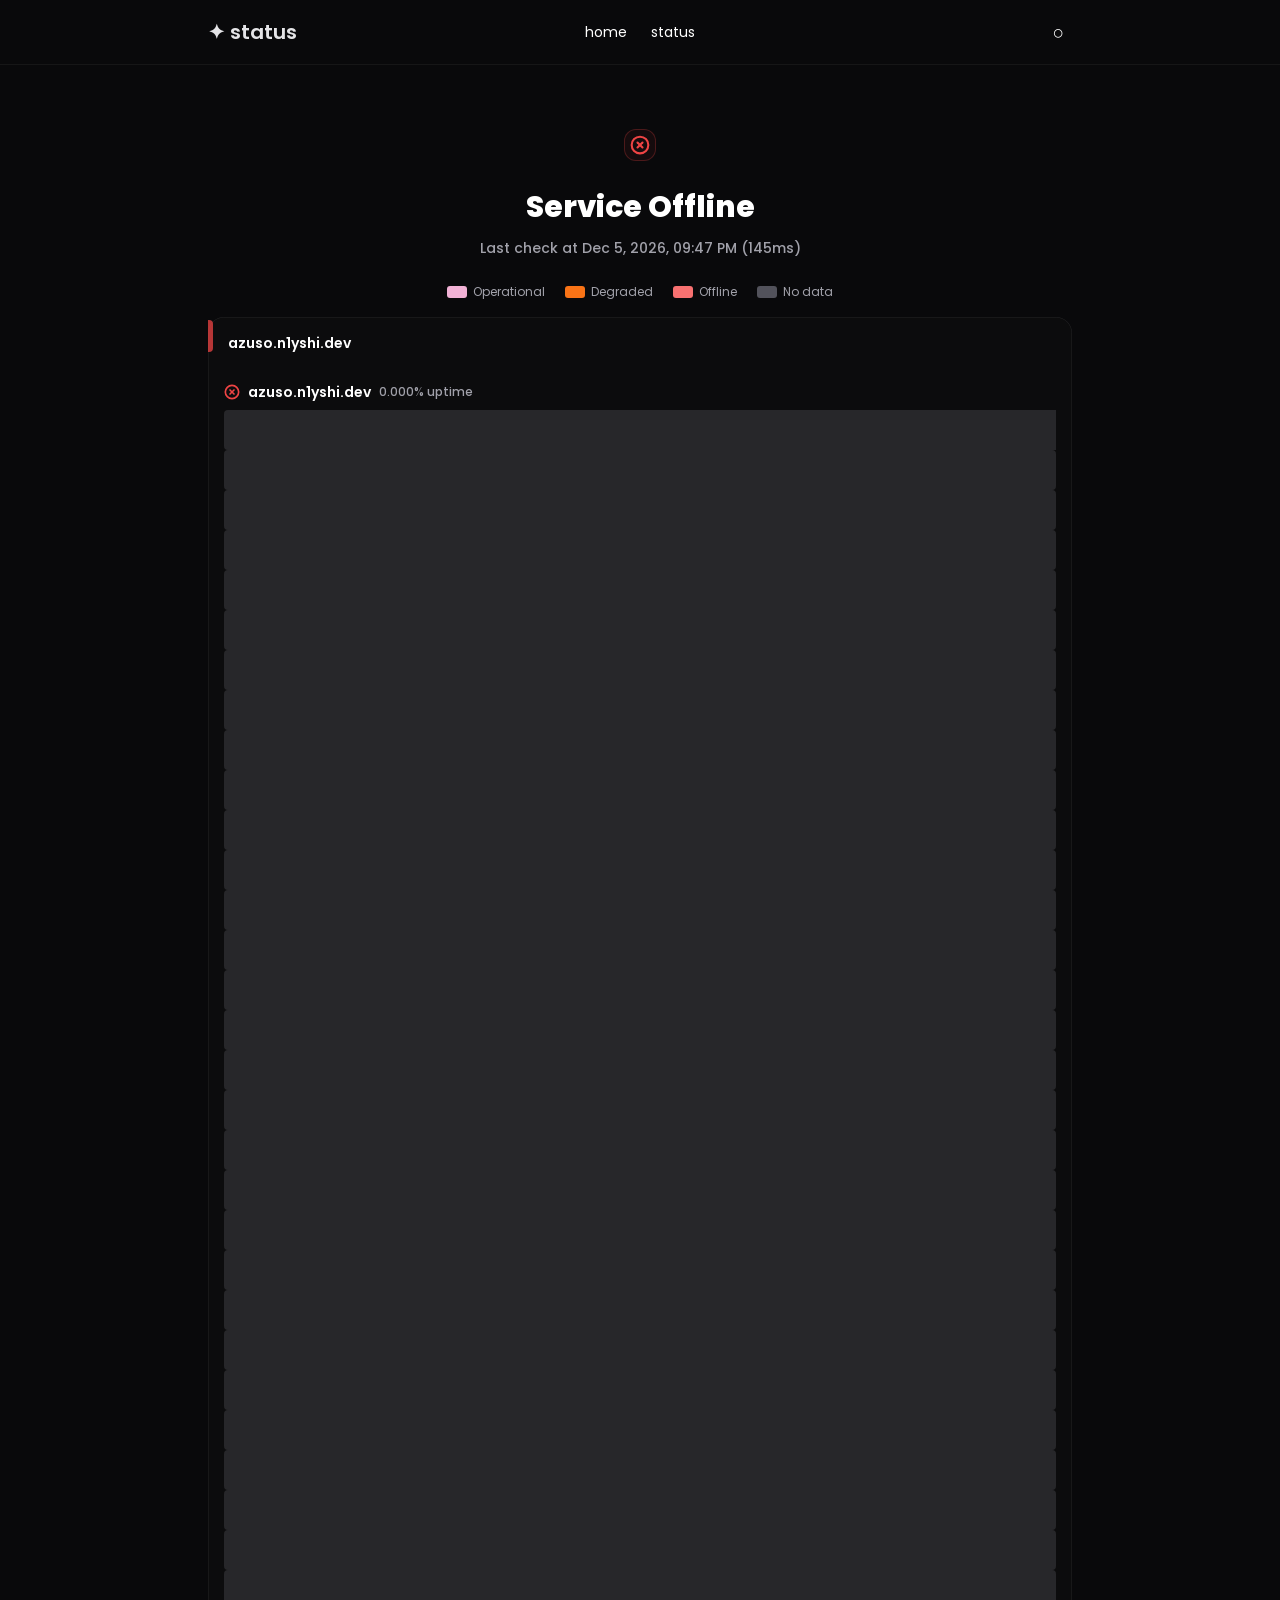
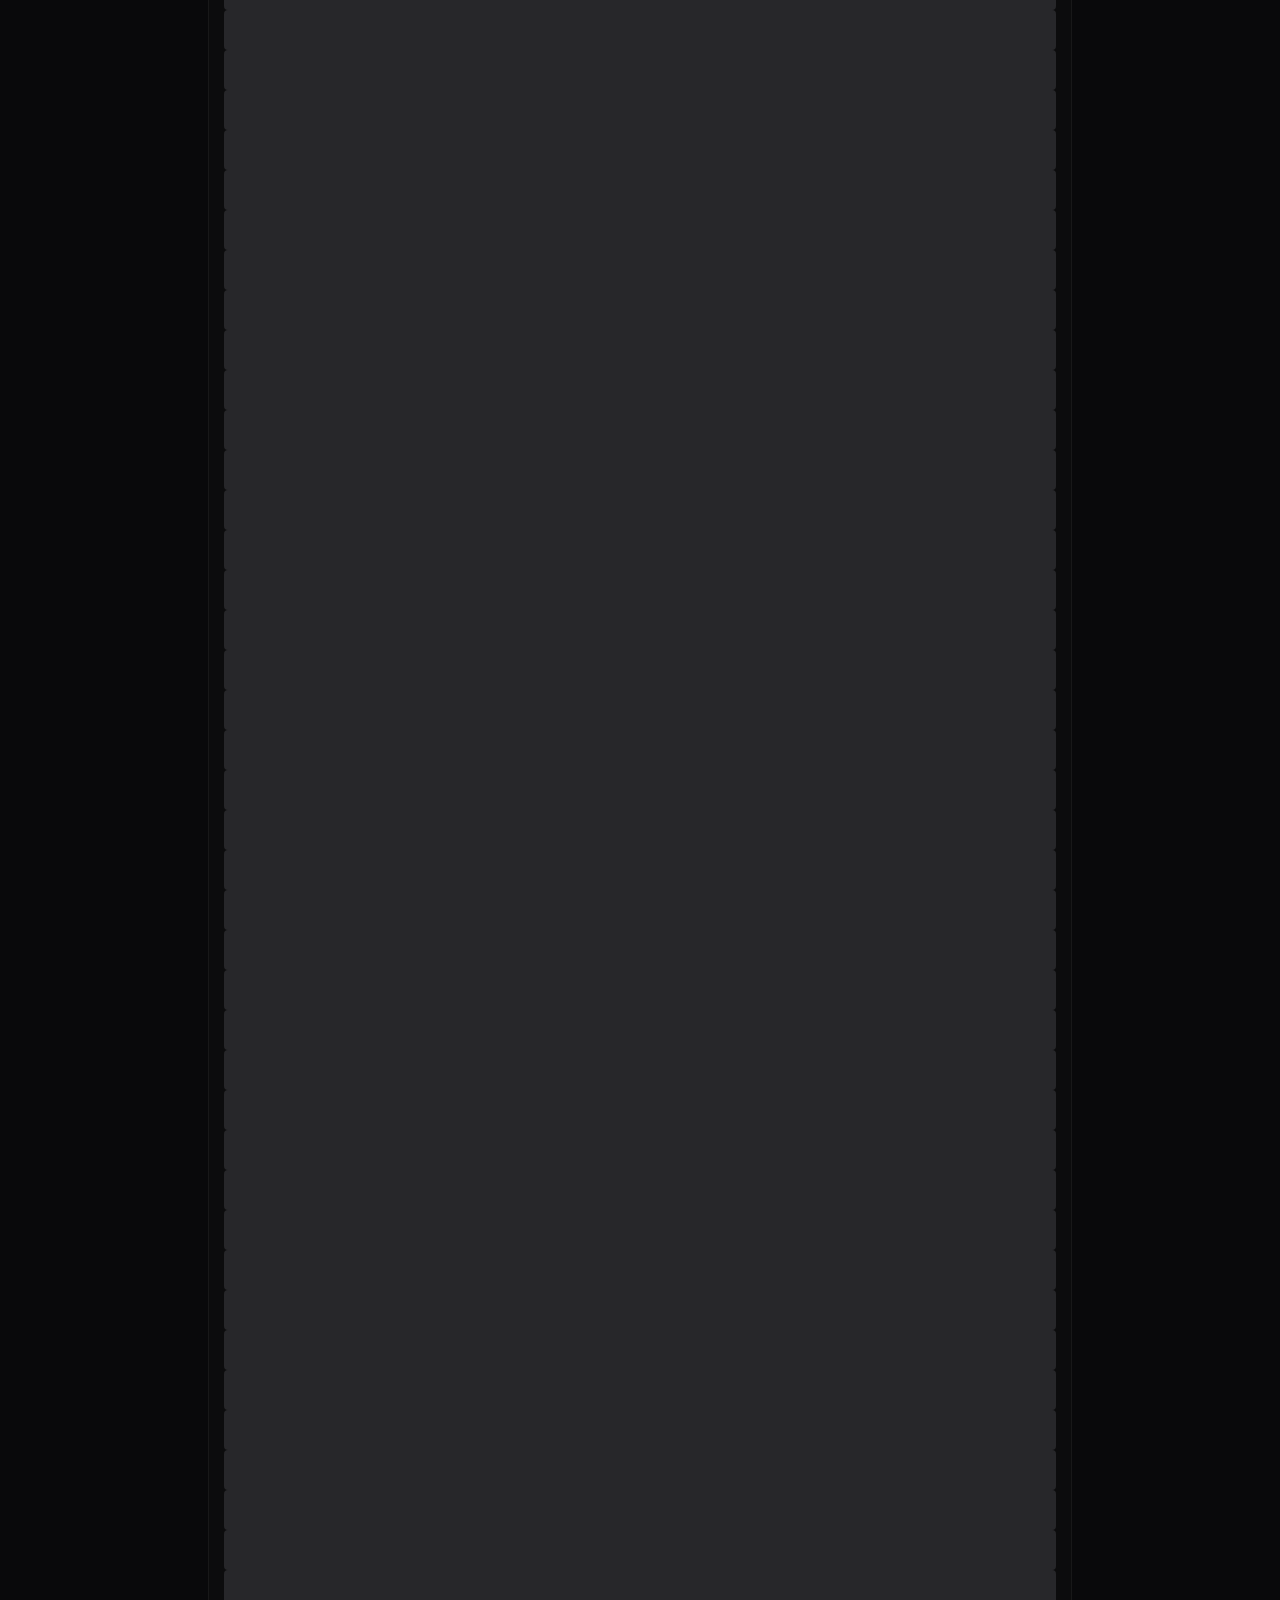
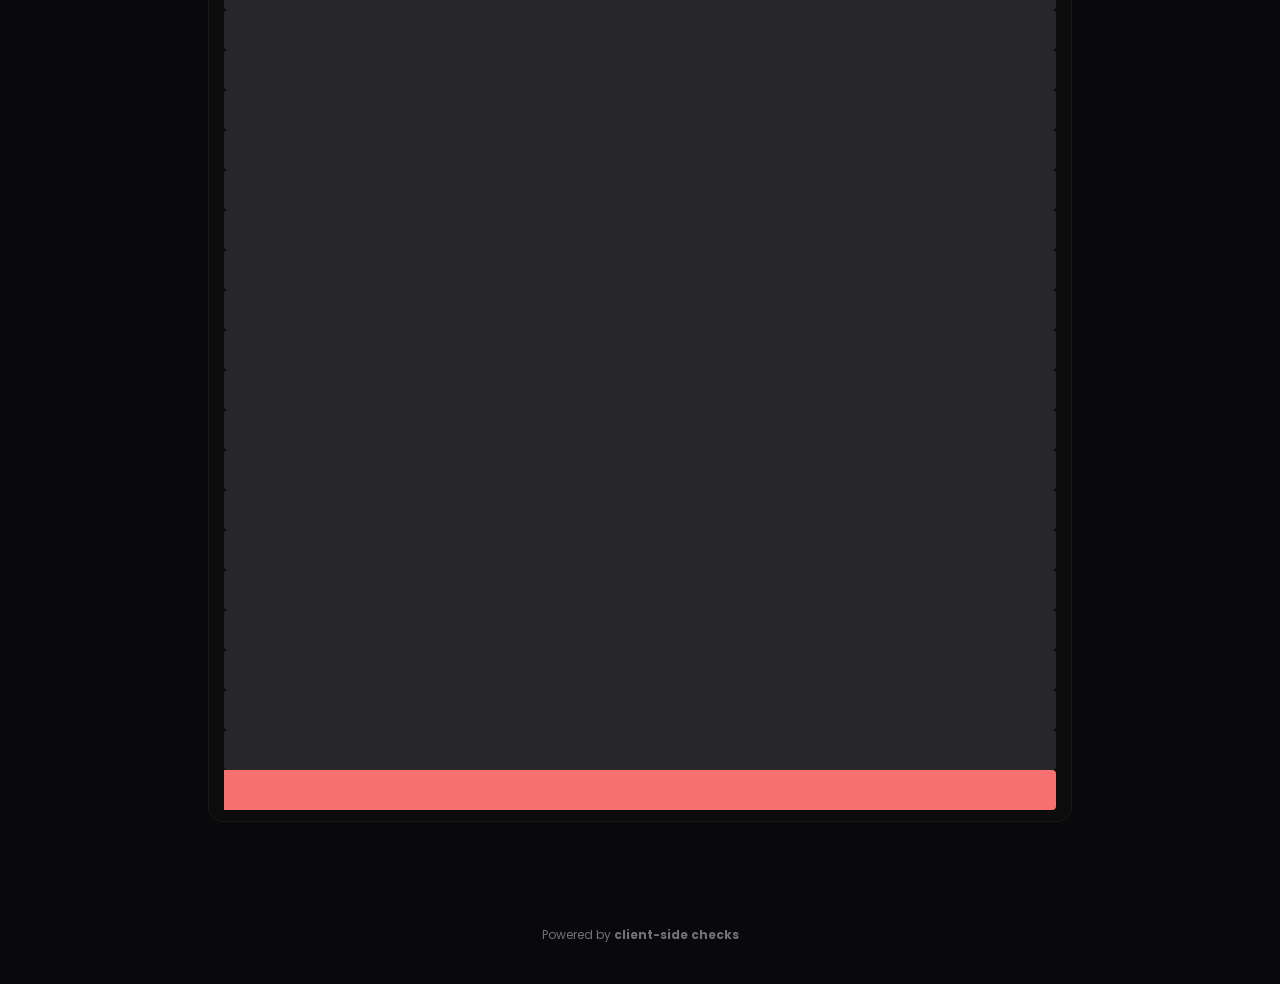
==== status/index.html @ 8a08b5d2 "change green to sakura pink (#F2B2D6) across main site and status page" ====
<!DOCTYPE html>
<html lang="en">
<head>
  <meta charset="utf-8">
  <meta name="viewport" content="width=device-width, initial-scale=1">
  <title>Status — azuso.n1yshi.dev</title>
  <link rel="preconnect" href="https://fonts.googleapis.com">
  <link rel="preconnect" href="https://fonts.gstatic.com" crossorigin>
  <link href="https://fonts.googleapis.com/css2?family=Poppins:wght@400;500;600;700;800;900&display=swap" rel="stylesheet">
  <link rel="stylesheet" href="style.css">
  <link rel="icon" href="data:image/svg+xml,<svg xmlns='http://www.w3.org/2000/svg' viewBox='0 0 100 100'><text y='.9em' font-size='90'>✦</text></svg>">
</head>
<body class="dark">
  <div class="min-h-screen theme-eclipse dark">

    <!-- HEADER -->
    <header class="header-layout">
      <div class="header-inner">
        <div class="header-left">
          <span class="header-title">✦ status</span>
        </div>
        <div class="header-center">
          <a class="nav-link" href="/">home</a>
          <a class="nav-link" href="/status/">status</a>
        </div>
        <div class="header-right">
          <span class="theme-toggle" id="theme-toggle">○</span>
        </div>
      </div>
    </header>

    <!-- MAIN -->
    <main class="max-w-4xl mx-auto my-16 px-4 sm-px-0">
      <div class="flex-col">

        <!-- LOADING -->
        <div id="loading-state">
          <div class="status-section">
            <div class="skeleton skeleton-icon"></div>
            <div class="skeleton skeleton-title"></div>
            <div class="skeleton skeleton-subtitle"></div>
          </div>
          <div class="categories-list" style="margin-top:64px">
            <div class="skeleton skeleton-card"></div>
          </div>
        </div>

        <!-- STATUS -->
        <div id="status-section" class="status-section" style="display:none">
          <div class="status-icon-box" id="status-icon-box">
            <svg viewBox="0 0 24 24" fill="none" stroke="currentColor" stroke-width="2" stroke-linecap="round" stroke-linejoin="round">
              <polyline points="20 6 9 17 4 12"></polyline>
            </svg>
          </div>
          <h1 class="status-title" id="status-title">All Systems Operational</h1>
          <p class="status-subtitle" id="status-subtitle">Last check at —</p>
        </div>

        <!-- BARS LEGEND -->
        <div id="bars-legend" class="bars-legend" style="display:none">
          <span class="bars-legend-item">
            <span class="bars-legend-swatch swatch-pink"></span>Operational
          </span>
          <span class="bars-legend-item">
            <span class="bars-legend-swatch swatch-orange"></span>Degraded
          </span>
          <span class="bars-legend-item">
            <span class="bars-legend-swatch swatch-red"></span>Offline
          </span>
          <span class="bars-legend-item">
            <span class="bars-legend-swatch swatch-gray"></span>No data
          </span>
        </div>

        <!-- CATEGORY -->
        <div id="categories-container" class="categories-list" style="display:none">
          <div class="category-card">
            <div class="category-header" id="cat-header">
              <div class="category-name-wrap">
                <span class="category-name">azuso.n1yshi.dev</span>
              </div>
            </div>
            <div class="monitor-list">
              <div class="monitor-entry">
                <div class="monitor-top">
                  <div class="monitor-left">
                    <span class="monitor-icon-wrap" id="monitor-icon">
                      <svg viewBox="0 0 24 24" fill="none" stroke="currentColor" stroke-width="2.5" stroke-linecap="round" stroke-linejoin="round">
                        <polyline points="20 6 9 17 4 12"></polyline>
                      </svg>
                    </span>
                    <span class="monitor-name">azuso.n1yshi.dev</span>
                    <span class="monitor-sla" id="monitor-sla">100.000% uptime</span>
                  </div>
                </div>
                <div class="monitor-bars" id="incident-bars"></div>
              </div>
            </div>
          </div>
        </div>

      </div>
    </main>

    <!-- FOOTER -->
    <footer class="status-footer">
      <div class="footer-inner">
        <div class="footer-powered">Powered by <strong>client-side checks</strong></div>
      </div>
    </footer>

  </div>

  <script src="script.js"></script>
</body>
</html>
---- status/style.css ----
*,
*::before,
*::after {
  margin: 0;
  padding: 0;
  box-sizing: border-box;
}

:root {
  --font-sans: 'Poppins', 'Inter', 'Helvetica', 'Arial', sans-serif;
  --pink: #F2B2D6;
  --orange-400: #fb923c;
  --orange-500: #f97316;
  --red-400: #f87171;
  --red-500: #ef4444;
  --blue-400: #60a5fa;
  --blue-500: #3b82f6;
  --yellow-400: #facc15;
  --zinc-50: #fafafa;
  --zinc-100: #f4f4f5;
  --zinc-200: #e4e4e7;
  --zinc-300: #d4d4d8;
  --zinc-400: #a1a1aa;
  --zinc-500: #71717a;
  --zinc-600: #52525b;
  --zinc-700: #3f3f46;
  --zinc-800: #27272a;
  --zinc-900: #18181b;
  --zinc-950: #09090b;
  --white: #ffffff;
}

body {
  font-family: var(--font-sans);
  min-height: 100vh;
  -webkit-font-smoothing: antialiased;
  -moz-osx-font-smoothing: grayscale;
}

.theme-eclipse {
  background-color: var(--white);
  color: var(--zinc-900);
}

.dark.theme-eclipse,
.theme-eclipse.dark,
body.dark .theme-eclipse {
  background-color: var(--zinc-950);
  color: var(--white);
}

.min-h-screen { min-height: 100vh; }
.min-w-full { min-width: 100%; }
.max-w-4xl { max-width: 896px; }
.mx-auto { margin-left: auto; margin-right: auto; }
.my-16 { margin-top: 64px; margin-bottom: 64px; }
.px-4 { padding-left: 16px; padding-right: 16px; }
.flex-col { display: flex; flex-direction: column; }

/* HEADER */
.header-layout {
  border-bottom: 1px solid rgba(24, 24, 27, 0.05);
}

.dark .header-layout {
  border-color: rgba(255, 255, 255, 0.05);
}

.header-inner {
  max-width: 896px;
  margin: 0 auto;
  height: 64px;
  display: grid;
  grid-template-columns: 1fr 1fr 1fr;
  align-items: center;
  padding: 0 16px;
}

.header-left { display: flex; align-items: center; justify-content: flex-start; }

.header-title {
  font-size: 1.25rem;
  font-weight: 600;
  color: var(--zinc-900);
}

.dark .header-title { color: var(--zinc-200); }

.header-center {
  display: flex;
  align-items: center;
  justify-content: center;
  gap: 8px;
}

.header-right {
  display: flex;
  align-items: center;
  justify-content: flex-end;
  gap: 16px;
}

.nav-link {
  display: inline-block;
  border-radius: 8px;
  padding: 4px 8px;
  font-size: 0.875rem;
  line-height: 1.25rem;
  color: var(--zinc-900);
  text-decoration: none;
  transition: background-color 0.15s;
}

.nav-link:hover {
  background-color: rgba(24, 24, 27, 0.05);
}

.dark .nav-link { color: var(--white); }
.dark .nav-link:hover { background-color: rgba(255, 255, 255, 0.05); }

.theme-toggle {
  cursor: pointer;
  font-size: 1.2rem;
  user-select: none;
  padding: 4px 8px;
  border-radius: 8px;
  transition: background-color 0.15s;
}

.theme-toggle:hover {
  background-color: rgba(24, 24, 27, 0.05);
}

.dark .theme-toggle:hover {
  background-color: rgba(255, 255, 255, 0.05);
}

/* STATUS SECTION */
.status-section {
  display: flex;
  flex-direction: column;
  align-items: center;
  text-align: center;
}

.status-section + .categories-list { margin-top: 64px; }

.status-icon-box {
  width: 2rem;
  height: 2rem;
  border-radius: 0.75rem;
  border: 1px solid rgba(24, 24, 27, 0.05);
  display: flex;
  align-items: center;
  justify-content: center;
  margin-bottom: 1.5rem;
  transition: background 0.3s, border-color 0.3s;
}

.dark .status-icon-box { border-color: rgba(255, 255, 255, 0.05); }

.status-icon-box.operational {
  background: rgba(242, 178, 214, 0.15);
  border-color: rgba(242, 178, 214, 0.35);
}

.status-icon-box.degraded {
  background: rgba(249, 115, 22, 0.05);
  border-color: rgba(249, 115, 22, 0.25);
}

.status-icon-box.outage {
  background: rgba(239, 68, 68, 0.05);
  border-color: rgba(239, 68, 68, 0.25);
}

.status-icon-box svg { width: 1.25rem; height: 1.25rem; }
.status-icon-box.operational svg { color: var(--pink); }
.status-icon-box.degraded svg { color: var(--orange-500); }
.status-icon-box.outage svg { color: var(--red-500); }

.status-title {
  font-size: 1.875rem;
  font-weight: 800;
  color: var(--zinc-900);
  margin-bottom: 0.5rem;
}

.dark .status-title { color: var(--white); }

.status-subtitle {
  font-size: 0.875rem;
  font-weight: 500;
  color: var(--zinc-600);
  margin-bottom: 1.5rem;
}

.dark .status-subtitle { color: var(--zinc-400); }

/* BARS LEGEND */
.bars-legend {
  display: flex;
  align-items: center;
  justify-content: center;
  gap: 20px;
  margin-bottom: 16px;
  font-size: 0.75rem;
  color: var(--zinc-500);
}

.dark .bars-legend { color: var(--zinc-400); }

.bars-legend-item {
  display: flex;
  align-items: center;
  gap: 6px;
}

.bars-legend-swatch {
  width: 20px;
  height: 12px;
  border-radius: 3px;
  flex-shrink: 0;
}

.swatch-pink { background: var(--pink); }
.swatch-orange { background: var(--orange-500); }
.swatch-red { background: var(--red-400); }
.swatch-gray { background: var(--zinc-300); }
.dark .swatch-gray { background: var(--zinc-600); }

/* CATEGORIES LIST */
.categories-list {
  display: flex;
  flex-direction: column;
  gap: 24px;
}

/* CATEGORY CARD */
.category-card {
  position: relative;
  border-radius: 16px;
  background-color: var(--zinc-50);
  box-shadow: inset 0 0 0 0.5px rgba(24, 24, 27, 0.1);
  transition: box-shadow 0.15s;
}

.category-card:hover {
  box-shadow: inset 0 0 0 1px rgba(24, 24, 27, 0.12);
}

.dark .category-card {
  background-color: rgba(63, 63, 70, 0.05);
  box-shadow: inset 0 0 0 0.5px rgba(255, 255, 255, 0.1);
}

.dark .category-card:hover {
  box-shadow: inset 0 0 0 1px rgba(255, 255, 255, 0.12);
}

.category-header {
  position: relative;
  display: flex;
  align-items: center;
  justify-content: space-between;
  padding: 16px 16px 0;
}

.category-header::before {
  content: '';
  position: absolute;
  left: 0;
  top: 50%;
  transform: translateY(-50%);
  width: 5px;
  height: 32px;
  border-radius: 0 4px 4px 0;
  transition: background 0.3s;
}

.category-header.operational::before { background: rgba(242, 178, 214, 0.65); }
.category-header.degraded::before { background: rgba(249, 115, 22, 0.75); }
.category-header.outage::before { background: rgba(239, 68, 68, 0.75); }

.category-name-wrap {
  display: flex;
  align-items: center;
  gap: 8px;
  margin-left: 4px;
}

.category-name {
  font-size: 0.875rem;
  font-weight: 600;
  color: var(--zinc-900);
}

.dark .category-name { color: var(--white); }

/* MONITOR LIST */
.monitor-list { padding: 16px 16px 0; }

.monitor-entry { padding: 12px 0; }

.monitor-top {
  display: flex;
  align-items: center;
  justify-content: space-between;
  margin-bottom: 8px;
}

.monitor-left {
  display: flex;
  align-items: center;
  gap: 8px;
  flex-wrap: wrap;
  min-width: 0;
}

.monitor-bars { width: 100%; }

.monitor-icon-wrap {
  display: flex;
  align-items: center;
  justify-content: center;
  width: 16px;
  height: 16px;
  flex-shrink: 0;
}

.monitor-icon-wrap svg { width: 16px; height: 16px; }
.monitor-icon-wrap.operational { color: var(--pink); }
.monitor-icon-wrap.degraded { color: var(--orange-500); }
.monitor-icon-wrap.outage { color: var(--red-500); }

.monitor-name {
  font-size: 0.875rem;
  font-weight: 600;
  color: var(--zinc-900);
  line-height: 1.25rem;
}

.dark .monitor-name { color: var(--white); }

.monitor-sla {
  font-size: 0.75rem;
  font-weight: 500;
  color: var(--zinc-600);
  white-space: nowrap;
}

.dark .monitor-sla { color: var(--zinc-400); }

/* INCIDENT BARS */
.incident-bars {
  display: flex;
  gap: 2px;
  width: 100%;
}

.incident-bar {
  flex: 1;
  height: 40px;
  border-radius: 4px;
  transition: opacity 0.15s;
}

.incident-bar:hover { opacity: 0.75; }
.incident-bar:first-child { border-radius: 4px 0 0 4px; }
.incident-bar:last-child { border-radius: 0 4px 4px 0; }

.incident-bar.bg-pink { background: var(--pink); }
.incident-bar.bg-orange { background: var(--orange-500); }
.incident-bar.bg-red { background: var(--red-400); }
.incident-bar.bg-muted { background: var(--zinc-200); }
.dark .incident-bar.bg-muted { background: var(--zinc-800); }

/* FOOTER */
.status-footer {
  padding: 40px 0;
  display: flex;
  justify-content: center;
  align-items: center;
}

.footer-inner {
  max-width: 896px;
  margin: 0 auto;
  padding: 0 16px;
  display: flex;
  flex-direction: column;
  align-items: center;
  gap: 16px;
}

.footer-powered {
  font-size: 0.75rem;
  color: var(--zinc-500);
}

/* SKELETON */
.skeleton {
  background: var(--zinc-200);
  border-radius: 8px;
  animation: shimmer 1.5s ease-in-out infinite;
}

.dark .skeleton { background: var(--zinc-800); }

@keyframes shimmer {
  0%, 100% { opacity: 0.6; }
  50% { opacity: 1; }
}

.skeleton-icon {
  width: 2rem;
  height: 2rem;
  border-radius: 0.75rem;
  margin-bottom: 1.5rem;
}

.skeleton-title {
  width: 280px;
  height: 36px;
  border-radius: 8px;
  margin-bottom: 0.5rem;
}

.skeleton-subtitle {
  width: 200px;
  height: 20px;
  border-radius: 6px;
  margin-bottom: 1.5rem;
}

.skeleton-card {
  height: 200px;
  border-radius: 16px;
  background-color: var(--zinc-50);
  box-shadow: inset 0 0 0 0.5px rgba(24, 24, 27, 0.1);
}

.dark .skeleton-card {
  background-color: rgba(63, 63, 70, 0.05);
  box-shadow: inset 0 0 0 0.5px rgba(255, 255, 255, 0.1);
}

@media (max-width: 640px) {
  .header-inner {
    grid-template-columns: 1fr;
    height: auto;
    padding: 12px 16px;
    gap: 8px;
  }
  .header-left, .header-center, .header-right { justify-content: center; }
  .my-16 { margin-top: 32px; margin-bottom: 32px; }
  .status-title { font-size: 1.5rem; }
  .incident-bar { height: 24px; }
}
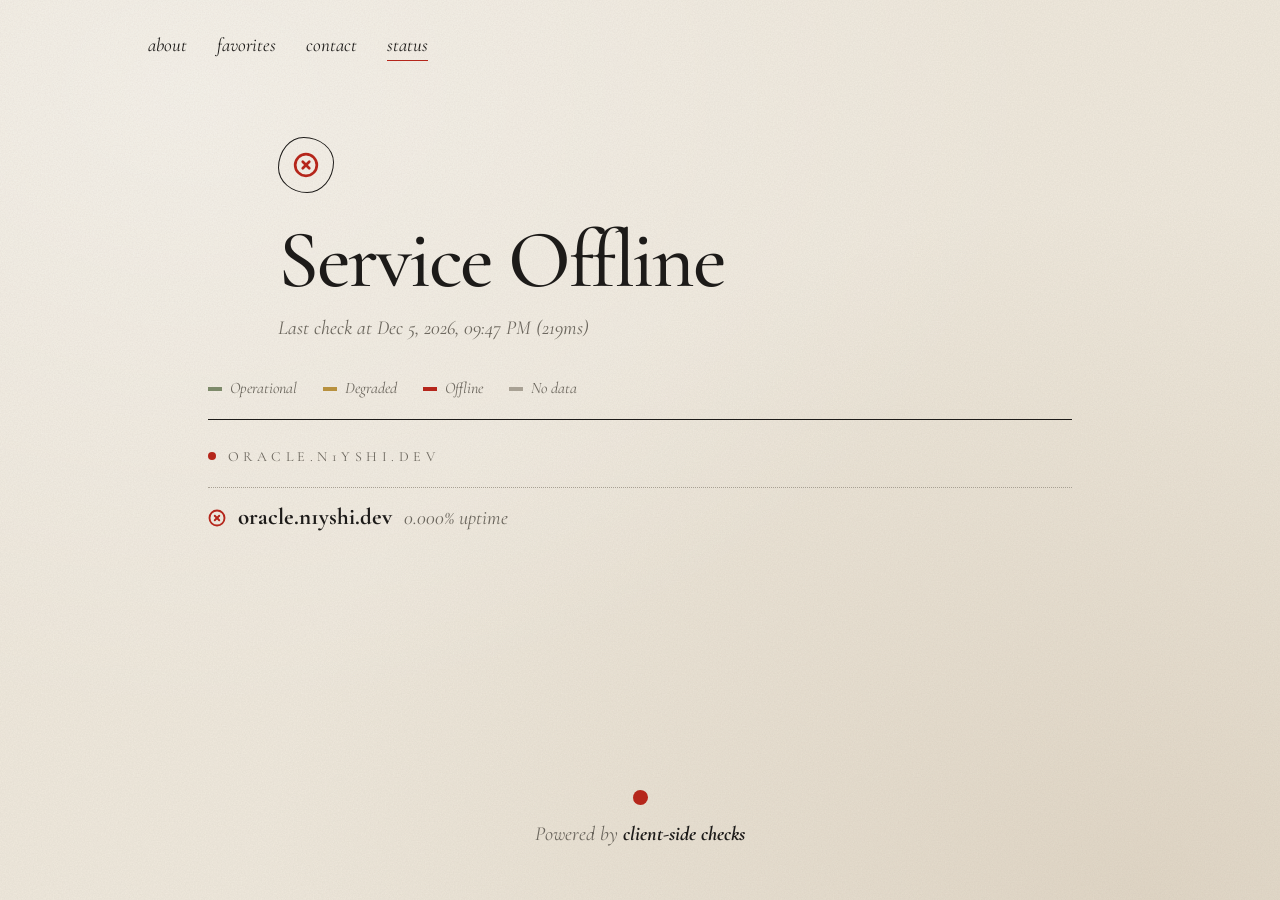
==== commit b39ac5dc: "New Site" ====
--- a/status/index.html
+++ b/status/index.html
@@ -3,49 +3,44 @@
 <head>
   <meta charset="utf-8">
   <meta name="viewport" content="width=device-width, initial-scale=1">
-  <title>Status — azuso.n1yshi.dev</title>
+  <title>Status &mdash; oracle.n1yshi.dev</title>
   <link rel="preconnect" href="https://fonts.googleapis.com">
   <link rel="preconnect" href="https://fonts.gstatic.com" crossorigin>
-  <link href="https://fonts.googleapis.com/css2?family=Poppins:wght@400;500;600;700;800;900&display=swap" rel="stylesheet">
+  <link href="https://fonts.googleapis.com/css2?family=Cormorant+Garamond:ital,wght@0,400;0,500;0,700;1,400&family=Shippori+Mincho:wght@500;700&display=swap" rel="stylesheet">
   <link rel="stylesheet" href="style.css">
-  <link rel="icon" href="data:image/svg+xml,<svg xmlns='http://www.w3.org/2000/svg' viewBox='0 0 100 100'><text y='.9em' font-size='90'>✦</text></svg>">
+  <link rel="icon" href="data:image/svg+xml,<svg xmlns='http://www.w3.org/2000/svg' viewBox='0 0 100 100'><text y='.9em' font-size='90'>&#9679;</text></svg>">
 </head>
 <body class="dark">
   <div class="min-h-screen theme-eclipse dark">
 
-    <!-- HEADER -->
     <header class="header-layout">
       <div class="header-inner">
-        <div class="header-left">
-          <span class="header-title">✦ status</span>
-        </div>
         <div class="header-center">
-          <a class="nav-link" href="/">home</a>
-          <a class="nav-link" href="/status/">status</a>
+          <a class="nav-link" href="/#about">about</a>
+          <a class="nav-link" href="/#favorites">favorites</a>
+          <a class="nav-link" href="/#contact">contact</a>
+          <a class="nav-link current" href="/status/">status</a>
         </div>
         <div class="header-right">
-          <span class="theme-toggle" id="theme-toggle">○</span>
+          <span class="theme-toggle" id="theme-toggle">&#9675;</span>
         </div>
       </div>
     </header>
 
-    <!-- MAIN -->
     <main class="max-w-4xl mx-auto my-16 px-4 sm-px-0">
       <div class="flex-col">
 
-        <!-- LOADING -->
         <div id="loading-state">
           <div class="status-section">
             <div class="skeleton skeleton-icon"></div>
             <div class="skeleton skeleton-title"></div>
             <div class="skeleton skeleton-subtitle"></div>
           </div>
-          <div class="categories-list" style="margin-top:64px">
+          <div class="categories-list" style="margin-top:48px">
             <div class="skeleton skeleton-card"></div>
           </div>
         </div>
 
-        <!-- STATUS -->
         <div id="status-section" class="status-section" style="display:none">
           <div class="status-icon-box" id="status-icon-box">
             <svg viewBox="0 0 24 24" fill="none" stroke="currentColor" stroke-width="2" stroke-linecap="round" stroke-linejoin="round">
@@ -53,10 +48,9 @@
             </svg>
           </div>
           <h1 class="status-title" id="status-title">All Systems Operational</h1>
-          <p class="status-subtitle" id="status-subtitle">Last check at —</p>
+          <p class="status-subtitle" id="status-subtitle">Last check at &mdash;</p>
         </div>
 
-        <!-- BARS LEGEND -->
         <div id="bars-legend" class="bars-legend" style="display:none">
           <span class="bars-legend-item">
             <span class="bars-legend-swatch swatch-pink"></span>Operational
@@ -72,12 +66,11 @@
           </span>
         </div>
 
-        <!-- CATEGORY -->
         <div id="categories-container" class="categories-list" style="display:none">
           <div class="category-card">
             <div class="category-header" id="cat-header">
               <div class="category-name-wrap">
-                <span class="category-name">azuso.n1yshi.dev</span>
+                <span class="category-name">oracle.n1yshi.dev</span>
               </div>
             </div>
             <div class="monitor-list">
@@ -89,7 +82,7 @@
                         <polyline points="20 6 9 17 4 12"></polyline>
                       </svg>
                     </span>
-                    <span class="monitor-name">azuso.n1yshi.dev</span>
+                    <span class="monitor-name">oracle.n1yshi.dev</span>
                     <span class="monitor-sla" id="monitor-sla">100.000% uptime</span>
                   </div>
                 </div>
@@ -102,7 +95,6 @@
       </div>
     </main>
 
-    <!-- FOOTER -->
     <footer class="status-footer">
       <div class="footer-inner">
         <div class="footer-powered">Powered by <strong>client-side checks</strong></div>
--- a/status/style.css
+++ b/status/style.css
@@ -1,459 +1,165 @@
+
 *,
 *::before,
-*::after {
-  margin: 0;
-  padding: 0;
-  box-sizing: border-box;
-}
+*::after { margin: 0; padding: 0; box-sizing: border-box; }
 
 :root {
-  --font-sans: 'Poppins', 'Inter', 'Helvetica', 'Arial', sans-serif;
-  --pink: #F2B2D6;
-  --orange-400: #fb923c;
-  --orange-500: #f97316;
-  --red-400: #f87171;
-  --red-500: #ef4444;
-  --blue-400: #60a5fa;
-  --blue-500: #3b82f6;
-  --yellow-400: #facc15;
-  --zinc-50: #fafafa;
-  --zinc-100: #f4f4f5;
-  --zinc-200: #e4e4e7;
-  --zinc-300: #d4d4d8;
-  --zinc-400: #a1a1aa;
-  --zinc-500: #71717a;
-  --zinc-600: #52525b;
-  --zinc-700: #3f3f46;
-  --zinc-800: #27272a;
-  --zinc-900: #18181b;
-  --zinc-950: #09090b;
-  --white: #ffffff;
+  --paper: #efe9dd;
+  --paper-2: #e6dfd0;
+  --ink: #1d1b19;
+  --ink-soft: #6b665d;
+  --ink-faint: #a8a194;
+  --red: #b5261b;
+  --green: #7d8a6a;
+  --amber: #b8913f;
+  --serif: "Cormorant Garamond", "Times New Roman", serif;
+  --jp: "Shippori Mincho", "Yu Mincho", serif;
 }
 
 body {
-  font-family: var(--font-sans);
+  font-family: var(--serif);
+  font-size: 20px;
+  line-height: 1.55;
   min-height: 100vh;
-  -webkit-font-smoothing: antialiased;
-  -moz-osx-font-smoothing: grayscale;
+  color: var(--ink);
+  background-color: var(--paper);
+  background-image:
+    url("data:image/svg+xml,%3Csvg xmlns='http://www.w3.org/2000/svg' width='260' height='260'%3E%3Cfilter id='n'%3E%3CfeTurbulence type='fractalNoise' baseFrequency='.75' numOctaves='3' stitchTiles='stitch'/%3E%3CfeColorMatrix values='0 0 0 0 .3  0 0 0 0 .25  0 0 0 0 .2  0 0 0 .12 0'/%3E%3C/filter%3E%3Crect width='100%25' height='100%25' filter='url(%23n)'/%3E%3C/svg%3E"),
+    radial-gradient(ellipse at 15% 10%, rgba(255, 255, 255, .4), transparent 55%),
+    radial-gradient(ellipse at 90% 100%, rgba(150, 120, 80, .16), transparent 55%);
 }
 
-.theme-eclipse {
-  background-color: var(--white);
-  color: var(--zinc-900);
+.min-h-screen { min-height: 100vh; display: flex; flex-direction: column; }
+.max-w-4xl { max-width: 896px; }
+.mx-auto { margin-left: auto; margin-right: auto; }
+.my-16 { margin-top: 48px; margin-bottom: 48px; }
+.px-4 { padding-left: 16px; padding-right: 16px; }
+.flex-col { display: flex; flex-direction: column; }
+main { flex: 1; width: 100%; }
+
+a { color: var(--ink); text-decoration: none; transition: color .25s; }
+a:hover { color: var(--red); }
+
+.header-inner {
+  max-width: 1040px;
+  margin: 0 auto;
+  display: flex;
+  align-items: baseline;
+  justify-content: flex-start;
+  gap: 16px;
+  padding: 30px 28px;
+}
+.header-title { font-weight: 700; font-size: 22px; letter-spacing: .06em; }
+.header-center { display: flex; gap: 30px; font-style: italic; font-size: 19px; }
+.nav-link { position: relative; }
+.nav-link::after {
+  content: "";
+  position: absolute;
+  left: 0; right: 0; bottom: -2px;
+  height: 1px;
+  background: var(--red);
+  scale: 0 1;
+  transform-origin: left;
+  transition: scale .45s cubic-bezier(.2, .7, .2, 1);
+}
+.nav-link:hover::after, .nav-link.current::after { scale: 1 1; }
+.header-right, .theme-toggle { display: none; }
+
+.status-section { display: flex; flex-direction: column; align-items: flex-start; text-align: left; padding-left: clamp(0px, 6vw, 70px); }
+.status-section + .categories-list { margin-top: 56px; }
+
+.status-icon-box {
+  width: 56px; height: 56px;
+  display: flex; align-items: center; justify-content: center;
+  margin-bottom: 26px;
+  border: 1px solid var(--ink);
+  border-radius: 46% 54% 48% 52% / 55% 45% 55% 45%;
+}
+.status-icon-box svg { width: 26px; height: 26px; }
+.status-icon-box.operational svg { color: var(--green); }
+.status-icon-box.degraded svg { color: var(--amber); }
+.status-icon-box.outage svg { color: var(--red); }
+
+.status-title { font-weight: 500; font-size: clamp(42px, 7vw, 82px); line-height: 1; letter-spacing: -.03em; margin-bottom: 12px; }
+.status-subtitle { font-style: italic; color: var(--ink-soft); margin-bottom: 32px; }
+
+.bars-legend { display: flex; flex-wrap: wrap; gap: 8px 26px; margin-bottom: 18px; font-size: 16px; font-style: italic; color: var(--ink-soft); }
+.bars-legend-item { display: flex; align-items: center; gap: 8px; }
+.bars-legend-swatch { width: 14px; height: 4px; }
+.swatch-pink { background: var(--green); }
+.swatch-orange { background: var(--amber); }
+.swatch-red { background: var(--red); }
+.swatch-gray { background: var(--ink-faint); }
+
+.categories-list { display: flex; flex-direction: column; gap: 28px; }
+.category-card { border-top: 1px solid var(--ink); padding: 20px 0 14px; }
+
+.category-header { display: flex; align-items: center; gap: 12px; }
+.category-header::before { content: ""; width: 8px; height: 8px; border-radius: 50%; }
+.category-header.operational::before { background: var(--green); }
+.category-header.degraded::before { background: var(--amber); }
+.category-header.outage::before { background: var(--red); }
+.category-name { font-size: 14px; letter-spacing: .32em; text-transform: uppercase; color: var(--ink-soft); }
+
+.monitor-list { padding: 16px 0 6px; }
+.monitor-entry { padding: 12px 0 14px; border-top: 1px dotted var(--ink-faint); }
+.monitor-top { display: flex; align-items: center; justify-content: space-between; margin-bottom: 14px; }
+.monitor-left { display: flex; align-items: center; gap: 12px; flex-wrap: wrap; min-width: 0; }
+.monitor-bars { width: 100%; }
+
+.monitor-icon-wrap { display: flex; width: 18px; height: 18px; flex-shrink: 0; }
+.monitor-icon-wrap svg { width: 18px; height: 18px; }
+.monitor-icon-wrap.operational { color: var(--green); }
+.monitor-icon-wrap.degraded { color: var(--amber); }
+.monitor-icon-wrap.outage { color: var(--red); }
+
+.monitor-name { font-weight: 700; font-size: 23px; }
+.monitor-sla { font-style: italic; color: var(--ink-soft); white-space: nowrap; }
+
+.incident-bars { display: flex; align-items: flex-end; gap: 3px; width: 100%; height: 42px; }
+.incident-bar { flex: 1; height: 100%; transition: opacity .3s, translate .3s; }
+.incident-bar:nth-child(3n)   { height: 92%; }
+.incident-bar:nth-child(5n+1) { height: 84%; }
+.incident-bar:nth-child(7n+2) { height: 96%; }
+.incident-bar:hover { opacity: .6; translate: 0 -3px; }
+.incident-bar.bg-pink { background: var(--green); }
+.incident-bar.bg-orange { background: var(--amber); }
+.incident-bar.bg-red { background: var(--red); }
+.incident-bar.bg-muted { background: var(--paper-2); box-shadow: inset 0 0 0 1px var(--ink-faint); }
+
+.status-footer { padding: 40px 0 50px; display: flex; justify-content: center; color: var(--ink-soft); }
+.footer-inner { text-align: center; }
+.footer-powered { font-style: italic; }
+.footer-powered strong { font-weight: 700; color: var(--ink); }
+.footer-powered::before {
+  content: "";
+  display: block;
+  width: 15px; height: 15px;
+  margin: 0 auto 14px;
+  border-radius: 48% 52% 50% 50% / 52% 48% 52% 48%;
+  background: var(--red);
 }
 
-.dark.theme-eclipse,
-.theme-eclipse.dark,
-body.dark .theme-eclipse {
-  background-color: var(--zinc-950);
-  color: var(--white);
-}
+.skeleton { background: var(--paper-2); animation: breathe 2.4s ease-in-out infinite; }
+@keyframes breathe { 50% { opacity: .5; } }
+.skeleton-icon { width: 56px; height: 56px; margin-bottom: 26px; border-radius: 50%; }
+.skeleton-title { width: 320px; max-width: 80%; height: 56px; margin-bottom: 10px; }
+.skeleton-subtitle { width: 200px; max-width: 70%; height: 20px; margin-bottom: 24px; }
+.skeleton-card { height: 200px; }
 
-.min-h-screen { min-height: 100vh; }
-.min-w-full { min-width: 100%; }
-.max-w-4xl { max-width: 896px; }
-.mx-auto { margin-left: auto; margin-right: auto; }
-.my-16 { margin-top: 64px; margin-bottom: 64px; }
-.px-4 { padding-left: 16px; padding-right: 16px; }
-.flex-col { display: flex; flex-direction: column; }
+.status-section, .bars-legend, .category-card { animation: settle 1.6s cubic-bezier(.2, .7, .2, 1) both; }
+.bars-legend { animation-delay: .25s; }
+.category-card { animation-delay: .4s; }
+@keyframes settle { from { opacity: 0; translate: 0 16px; } }
 
-/* HEADER */
-.header-layout {
-  border-bottom: 1px solid rgba(24, 24, 27, 0.05);
-}
-
-.dark .header-layout {
-  border-color: rgba(255, 255, 255, 0.05);
-}
-
-.header-inner {
-  max-width: 896px;
-  margin: 0 auto;
-  height: 64px;
-  display: grid;
-  grid-template-columns: 1fr 1fr 1fr;
-  align-items: center;
-  padding: 0 16px;
-}
-
-.header-left { display: flex; align-items: center; justify-content: flex-start; }
-
-.header-title {
-  font-size: 1.25rem;
-  font-weight: 600;
-  color: var(--zinc-900);
-}
-
-.dark .header-title { color: var(--zinc-200); }
-
-.header-center {
-  display: flex;
-  align-items: center;
-  justify-content: center;
-  gap: 8px;
-}
-
-.header-right {
-  display: flex;
-  align-items: center;
-  justify-content: flex-end;
-  gap: 16px;
-}
-
-.nav-link {
-  display: inline-block;
-  border-radius: 8px;
-  padding: 4px 8px;
-  font-size: 0.875rem;
-  line-height: 1.25rem;
-  color: var(--zinc-900);
-  text-decoration: none;
-  transition: background-color 0.15s;
-}
-
-.nav-link:hover {
-  background-color: rgba(24, 24, 27, 0.05);
-}
-
-.dark .nav-link { color: var(--white); }
-.dark .nav-link:hover { background-color: rgba(255, 255, 255, 0.05); }
-
-.theme-toggle {
-  cursor: pointer;
-  font-size: 1.2rem;
-  user-select: none;
-  padding: 4px 8px;
-  border-radius: 8px;
-  transition: background-color 0.15s;
-}
-
-.theme-toggle:hover {
-  background-color: rgba(24, 24, 27, 0.05);
-}
-
-.dark .theme-toggle:hover {
-  background-color: rgba(255, 255, 255, 0.05);
-}
-
-/* STATUS SECTION */
-.status-section {
-  display: flex;
-  flex-direction: column;
-  align-items: center;
-  text-align: center;
-}
-
-.status-section + .categories-list { margin-top: 64px; }
-
-.status-icon-box {
-  width: 2rem;
-  height: 2rem;
-  border-radius: 0.75rem;
-  border: 1px solid rgba(24, 24, 27, 0.05);
-  display: flex;
-  align-items: center;
-  justify-content: center;
-  margin-bottom: 1.5rem;
-  transition: background 0.3s, border-color 0.3s;
-}
-
-.dark .status-icon-box { border-color: rgba(255, 255, 255, 0.05); }
-
-.status-icon-box.operational {
-  background: rgba(242, 178, 214, 0.15);
-  border-color: rgba(242, 178, 214, 0.35);
-}
-
-.status-icon-box.degraded {
-  background: rgba(249, 115, 22, 0.05);
-  border-color: rgba(249, 115, 22, 0.25);
-}
-
-.status-icon-box.outage {
-  background: rgba(239, 68, 68, 0.05);
-  border-color: rgba(239, 68, 68, 0.25);
-}
-
-.status-icon-box svg { width: 1.25rem; height: 1.25rem; }
-.status-icon-box.operational svg { color: var(--pink); }
-.status-icon-box.degraded svg { color: var(--orange-500); }
-.status-icon-box.outage svg { color: var(--red-500); }
-
-.status-title {
-  font-size: 1.875rem;
-  font-weight: 800;
-  color: var(--zinc-900);
-  margin-bottom: 0.5rem;
-}
-
-.dark .status-title { color: var(--white); }
-
-.status-subtitle {
-  font-size: 0.875rem;
-  font-weight: 500;
-  color: var(--zinc-600);
-  margin-bottom: 1.5rem;
-}
-
-.dark .status-subtitle { color: var(--zinc-400); }
-
-/* BARS LEGEND */
-.bars-legend {
-  display: flex;
-  align-items: center;
-  justify-content: center;
-  gap: 20px;
-  margin-bottom: 16px;
-  font-size: 0.75rem;
-  color: var(--zinc-500);
-}
-
-.dark .bars-legend { color: var(--zinc-400); }
-
-.bars-legend-item {
-  display: flex;
-  align-items: center;
-  gap: 6px;
-}
-
-.bars-legend-swatch {
-  width: 20px;
-  height: 12px;
-  border-radius: 3px;
-  flex-shrink: 0;
-}
-
-.swatch-pink { background: var(--pink); }
-.swatch-orange { background: var(--orange-500); }
-.swatch-red { background: var(--red-400); }
-.swatch-gray { background: var(--zinc-300); }
-.dark .swatch-gray { background: var(--zinc-600); }
-
-/* CATEGORIES LIST */
-.categories-list {
-  display: flex;
-  flex-direction: column;
-  gap: 24px;
-}
-
-/* CATEGORY CARD */
-.category-card {
-  position: relative;
-  border-radius: 16px;
-  background-color: var(--zinc-50);
-  box-shadow: inset 0 0 0 0.5px rgba(24, 24, 27, 0.1);
-  transition: box-shadow 0.15s;
-}
-
-.category-card:hover {
-  box-shadow: inset 0 0 0 1px rgba(24, 24, 27, 0.12);
-}
-
-.dark .category-card {
-  background-color: rgba(63, 63, 70, 0.05);
-  box-shadow: inset 0 0 0 0.5px rgba(255, 255, 255, 0.1);
-}
-
-.dark .category-card:hover {
-  box-shadow: inset 0 0 0 1px rgba(255, 255, 255, 0.12);
-}
-
-.category-header {
-  position: relative;
-  display: flex;
-  align-items: center;
-  justify-content: space-between;
-  padding: 16px 16px 0;
-}
-
-.category-header::before {
-  content: '';
-  position: absolute;
-  left: 0;
-  top: 50%;
-  transform: translateY(-50%);
-  width: 5px;
-  height: 32px;
-  border-radius: 0 4px 4px 0;
-  transition: background 0.3s;
-}
-
-.category-header.operational::before { background: rgba(242, 178, 214, 0.65); }
-.category-header.degraded::before { background: rgba(249, 115, 22, 0.75); }
-.category-header.outage::before { background: rgba(239, 68, 68, 0.75); }
-
-.category-name-wrap {
-  display: flex;
-  align-items: center;
-  gap: 8px;
-  margin-left: 4px;
-}
-
-.category-name {
-  font-size: 0.875rem;
-  font-weight: 600;
-  color: var(--zinc-900);
-}
-
-.dark .category-name { color: var(--white); }
-
-/* MONITOR LIST */
-.monitor-list { padding: 16px 16px 0; }
-
-.monitor-entry { padding: 12px 0; }
-
-.monitor-top {
-  display: flex;
-  align-items: center;
-  justify-content: space-between;
-  margin-bottom: 8px;
-}
-
-.monitor-left {
-  display: flex;
-  align-items: center;
-  gap: 8px;
-  flex-wrap: wrap;
-  min-width: 0;
-}
-
-.monitor-bars { width: 100%; }
-
-.monitor-icon-wrap {
-  display: flex;
-  align-items: center;
-  justify-content: center;
-  width: 16px;
-  height: 16px;
-  flex-shrink: 0;
-}
-
-.monitor-icon-wrap svg { width: 16px; height: 16px; }
-.monitor-icon-wrap.operational { color: var(--pink); }
-.monitor-icon-wrap.degraded { color: var(--orange-500); }
-.monitor-icon-wrap.outage { color: var(--red-500); }
-
-.monitor-name {
-  font-size: 0.875rem;
-  font-weight: 600;
-  color: var(--zinc-900);
-  line-height: 1.25rem;
-}
-
-.dark .monitor-name { color: var(--white); }
-
-.monitor-sla {
-  font-size: 0.75rem;
-  font-weight: 500;
-  color: var(--zinc-600);
-  white-space: nowrap;
-}
-
-.dark .monitor-sla { color: var(--zinc-400); }
-
-/* INCIDENT BARS */
-.incident-bars {
-  display: flex;
-  gap: 2px;
-  width: 100%;
-}
-
-.incident-bar {
-  flex: 1;
-  height: 40px;
-  border-radius: 4px;
-  transition: opacity 0.15s;
-}
-
-.incident-bar:hover { opacity: 0.75; }
-.incident-bar:first-child { border-radius: 4px 0 0 4px; }
-.incident-bar:last-child { border-radius: 0 4px 4px 0; }
-
-.incident-bar.bg-pink { background: var(--pink); }
-.incident-bar.bg-orange { background: var(--orange-500); }
-.incident-bar.bg-red { background: var(--red-400); }
-.incident-bar.bg-muted { background: var(--zinc-200); }
-.dark .incident-bar.bg-muted { background: var(--zinc-800); }
-
-/* FOOTER */
-.status-footer {
-  padding: 40px 0;
-  display: flex;
-  justify-content: center;
-  align-items: center;
-}
-
-.footer-inner {
-  max-width: 896px;
-  margin: 0 auto;
-  padding: 0 16px;
-  display: flex;
-  flex-direction: column;
-  align-items: center;
-  gap: 16px;
-}
-
-.footer-powered {
-  font-size: 0.75rem;
-  color: var(--zinc-500);
-}
-
-/* SKELETON */
-.skeleton {
-  background: var(--zinc-200);
-  border-radius: 8px;
-  animation: shimmer 1.5s ease-in-out infinite;
-}
-
-.dark .skeleton { background: var(--zinc-800); }
-
-@keyframes shimmer {
-  0%, 100% { opacity: 0.6; }
-  50% { opacity: 1; }
-}
-
-.skeleton-icon {
-  width: 2rem;
-  height: 2rem;
-  border-radius: 0.75rem;
-  margin-bottom: 1.5rem;
-}
-
-.skeleton-title {
-  width: 280px;
-  height: 36px;
-  border-radius: 8px;
-  margin-bottom: 0.5rem;
-}
-
-.skeleton-subtitle {
-  width: 200px;
-  height: 20px;
-  border-radius: 6px;
-  margin-bottom: 1.5rem;
-}
-
-.skeleton-card {
-  height: 200px;
-  border-radius: 16px;
-  background-color: var(--zinc-50);
-  box-shadow: inset 0 0 0 0.5px rgba(24, 24, 27, 0.1);
-}
-
-.dark .skeleton-card {
-  background-color: rgba(63, 63, 70, 0.05);
-  box-shadow: inset 0 0 0 0.5px rgba(255, 255, 255, 0.1);
+@media (prefers-reduced-motion: reduce) {
+  *, *::before, *::after { animation-duration: .01ms !important; transition-duration: .01ms !important; }
 }
 
 @media (max-width: 640px) {
-  .header-inner {
-    grid-template-columns: 1fr;
-    height: auto;
-    padding: 12px 16px;
-    gap: 8px;
-  }
-  .header-left, .header-center, .header-right { justify-content: center; }
-  .my-16 { margin-top: 32px; margin-bottom: 32px; }
-  .status-title { font-size: 1.5rem; }
-  .incident-bar { height: 24px; }
+  .header-inner { flex-direction: column; align-items: flex-start; gap: 10px; padding: 20px; }
+  .header-center { flex-wrap: wrap; gap: 8px 18px; }
+  .my-16 { margin-top: 28px; margin-bottom: 28px; }
+  .incident-bars { height: 30px; }
+  .status-section { padding-left: 0; }
 }
